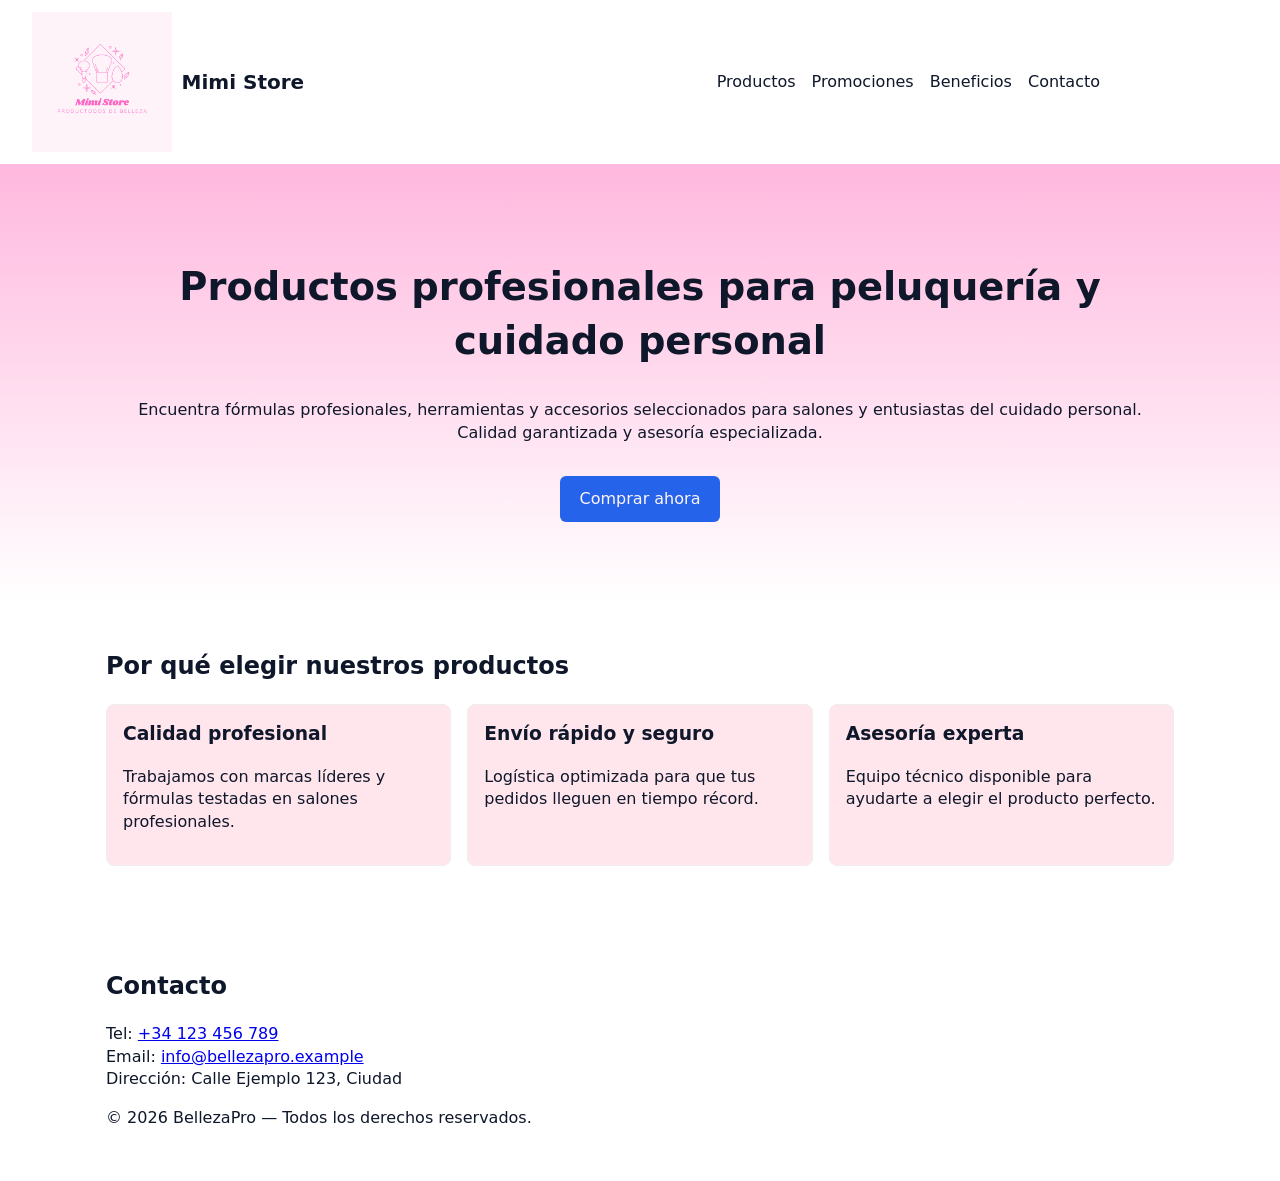
==== FRONTEND/index.html @ a50b7c28 "Add files via upload" ====
<!doctype html>
<html lang="es">
    <head>
      <meta charset="utf-8">
      <meta name="viewport" content="width=device-width, initial-scale=1">
      <title>Tienda de Belleza y Peluquería — Productos Profesionales</title>
	<meta name="description" content="Venta de productos profesionales para peluquería y cuidado de la piel. Marcas de confianza y envío rápido.">
	<link rel="icon" href="images/hair-salon.png" type="image/png">
	<link rel="stylesheet" href="css/styles.css">
    </head>
	<body>
		<header class="site-header" role="banner">
			<div class="container">
				<div class="logo">
					<a href="/" aria-label="Inicio - Tienda de Belleza y Peluquería">
						<img src="images/logo central.jpg" alt="" aria-hidden="true">
						Mimi Store
					</a>
				</div>
				<nav role="navigation" aria-label="Menú principal">
					<ul>
						<li><a href="productos.html">Productos</a></li>
						<li><a href="#promociones">Promociones</a></li>
						<li><a href="#beneficios">Beneficios</a></li>
						<li><a href="#contacto">Contacto</a></li>
					</ul>
				</nav>
			</div>
		</header>

		<main id="main" role="main">
			<section id="hero" class="hero" aria-label="Hero" tabindex="-1">
				<div class="container">
					<h1>Productos profesionales para peluquería y cuidado personal</h1>
					<p>Encuentra fórmulas profesionales, herramientas y accesorios seleccionados para salones y entusiastas del cuidado personal. Calidad garantizada y asesoría especializada.</p>
					<p>
						<a class="cta" href="productos.html">Comprar ahora</a>
					</p>
				</div>
			</section>

			<section id="beneficios" class="beneficios" aria-labelledby="beneficios-title">
				<div class="container">
					<h2 id="beneficios-title">Por qué elegir nuestros productos</h2>
					<div class="benefits-grid" role="list">
						<article class="benefit" role="listitem">
							<h3>Calidad profesional</h3>
							<p>Trabajamos con marcas líderes y fórmulas testadas en salones profesionales.</p>
						</article>
						<article class="benefit" role="listitem">
							<h3>Envío rápido y seguro</h3>
							<p>Logística optimizada para que tus pedidos lleguen en tiempo récord.</p>
						</article>
						<article class="benefit" role="listitem">
							<h3>Asesoría experta</h3>
							<p>Equipo técnico disponible para ayudarte a elegir el producto perfecto.</p>
						</article>
					</div>
				</div>
			</section>
		</main>

		<footer id="contacto" class="site-footer" role="contentinfo" aria-labelledby="contacto-title">
				<div class="container">
				<h2 id="contacto-title">Contacto</h2>
				<address>
					<div>Tel: <a href="tel:+34123456789">+34 123 456 789</a></div>
					<div>Email: <a href="mailto:info@bellezapro.example">info@bellezapro.example</a></div>
					<div>Dirección: Calle Ejemplo 123, Ciudad</div>
				</address>
					<p>© <span id="year">2026</span> BellezaPro — Todos los derechos reservados.</p>
			</div>
		</footer>
	</body>
</html>
---- FRONTEND/css/styles.css ----
/* styles.css - Estilos para landing de BellezaPro */

:root {
  /* Paleta accesible (WCAG AA) */
  --bg: #ffffff;                 /* fondo */
  --text: #0f172a;              /* texto principal (contraste ~17:1 vs blanco) */
  --primary: #2563eb;           /* color primario (botones) — contraste ~4.6:1 vs blanco */
  --primary-contrast: #ffffff;  /* texto sobre primary */

  /* Mapeos para compatibilidad con reglas existentes */
  --color-bg: var(--bg);
  --color-primary: var(--primary);
  --color-secondary: #FF36AB;
  --color-tertiary: var(--color-primary);
  --color-accent: #FFB8DE;
  --color-cta: var(--primary);
  --muted: #666;
}

* {
  box-sizing: border-box;
}

body {
  font-family: system-ui, -apple-system, "Segoe UI", Roboto, "Helvetica Neue", Arial, sans-serif;
  line-height: 1.4;
  margin: 0;
  color: var(--text);
  background: var(--bg);
}

.container {
  max-width: 1100px;
  margin: 0 auto;
  padding: 1rem;
}

header,
footer {
  background: var(--bg);
  color: var(--text);
}

.site-header {
  display: flex;
  justify-content: space-between;
  align-items: center;
  padding: .75rem 1rem;
}

header .container {
  display: flex;
  align-items: center;
  justify-content: flex-start;
  gap: 1rem;
  width: 100%;
  max-width: 1100px;
  margin: 0; /* fijar el contenedor a la izquierda */
  padding: 0 1rem;
}

.logo a {
  text-decoration: none;
  color: inherit;
  font-weight: 700;
}

.logo {
  display: flex;
  align-items: center;
  justify-content: flex-start;
}

.logo img {
  height: 140px;
  width: auto;
  margin-right: 0;
}

/* Alinear verticalmente el texto del nombre con la imagen */
.logo a {
  display: flex;
  align-items: center;
  gap: .6rem;
  font-size: 1.25rem;
  color: var(--text);
}

/* Empuja el nav al extremo derecho cuando el contenedor usa flex */
nav {
  margin-left: auto;
}

/* Cabecera: enlaces legibles y hover en secundario */
header nav a {
  color: var(--text);
}

header nav a:hover {
  color: var(--color-secondary);
}

/* Ajuste responsivo para evitar que el logo sea demasiado grande en móviles */
@media (max-width: 480px) {
  .logo img {
    height: 80px;
  }
}

nav ul {
  display: flex;
  gap: 1rem;
  list-style: none;
  margin: 0;
  padding: 0;
}

nav a {
  color: var(--text);
  text-decoration: none;
}

nav a:focus,
nav a:hover {
  color: var(--color-secondary);
  text-decoration: underline;
}

.hero {
  padding: 3rem 0;
  background: linear-gradient(180deg, var(--color-accent) 0%, #fff 100%);
  text-align: center;
}

.hero .cta {
  display: inline-block;
  margin-top: 1rem;
  padding: .75rem 1.25rem;
  background: var(--primary);
  color: var(--primary-contrast);
  text-decoration: none;
  border-radius: 6px;
}
.hero .cta:hover {
  background: var(--color-secondary);
}
.hero .cta {
  display: inline-block;
  margin-top: 1rem;
  padding: .75rem 1.25rem;
  background: var(--color-cta);
  color: #FFF5F8;
  text-decoration: none;
  border-radius: 6px;
}

.hero .cta:hover {
  background: var(--color-secondary);
}

.beneficios {
  padding: 2rem 0;
}

.beneficios h2 {
  margin-top: 0;
}

.benefits-grid {
  display: grid;
  grid-template-columns: repeat(auto-fit, minmax(220px, 1fr));
  gap: 1rem;
}

.benefit {
  background: #ffe5ec;
  border: 1px solid #eee;
  padding: 1rem;
  border-radius: 8px;
}

.benefit h3 {
  margin-top: 0;
}

footer {
  padding: 1.25rem;
}

footer p {
  margin-top: 1rem;
}

address {
  font-style: normal;
}

/* Responsive tweaks */
@media (min-width: 720px) {
  .hero h1 {
    font-size: 2.4rem;
  }
}

/* Productos y carrito */
.products-wrap {
  display: grid;
  grid-template-columns: 1fr 340px;
  gap: 1rem;
  align-items: start;
  padding: 1rem 0 3rem;
}
.products-grid {
  display: grid;
  grid-template-columns: repeat(auto-fill, minmax(220px, 1fr));
  gap: 1rem;
}
.product-card {
  border: 1px solid #eee;
  padding: .75rem;
  border-radius: 8px;
  background: #fff;
  display: flex;
  flex-direction: column;
  gap: .5rem;
}
.product-card img {
  width: 100%;
  height: 140px;
  object-fit: cover;
  border-radius: 6px;
}
.product-meta {
  display: flex;
  justify-content: space-between;
  align-items: center;
  gap: .5rem;
}
.product-meta .type {
  font-size: .875rem;
  color: var(--muted);
}
.product-card .price {
  font-weight: 700;
  color: var(--color-primary);
}
.btn-add {
  display: inline-block;
  padding: .5rem .75rem;
  background: var(--color-cta);
  color: var(--primary-contrast);
  border-radius: 6px;
  border: none;
  cursor: pointer;
}
.cart {
  border: 1px solid #eee;
  padding: 1rem;
  border-radius: 8px;
  background: #fafafa;
  position: sticky;
  top: 1rem;
}
.cart h3 { margin-top: 0; }
.cart-items { display: flex; flex-direction: column; gap: .5rem; max-height: 420px; overflow:auto; }
.cart-item { display:flex; gap:.5rem; align-items:center; justify-content:space-between; padding:.5rem; border-radius:6px; background:#fff; border:1px solid #f0f0f0 }
.cart-item .info { flex:1 }
.cart-item .controls { display:flex; gap:.25rem; align-items:center }
.cart-item button { padding:.25rem .5rem; border-radius:6px; border:1px solid #ddd; background:#fff; cursor:pointer }
.cart-total { display:flex; justify-content:space-between; align-items:center; margin-top:.75rem; font-weight:700 }
.empty { color:var(--muted); text-align:center; padding:.5rem }

@media (max-width: 880px) {
  .products-wrap { grid-template-columns: 1fr; }
  .cart { position: static; }
}
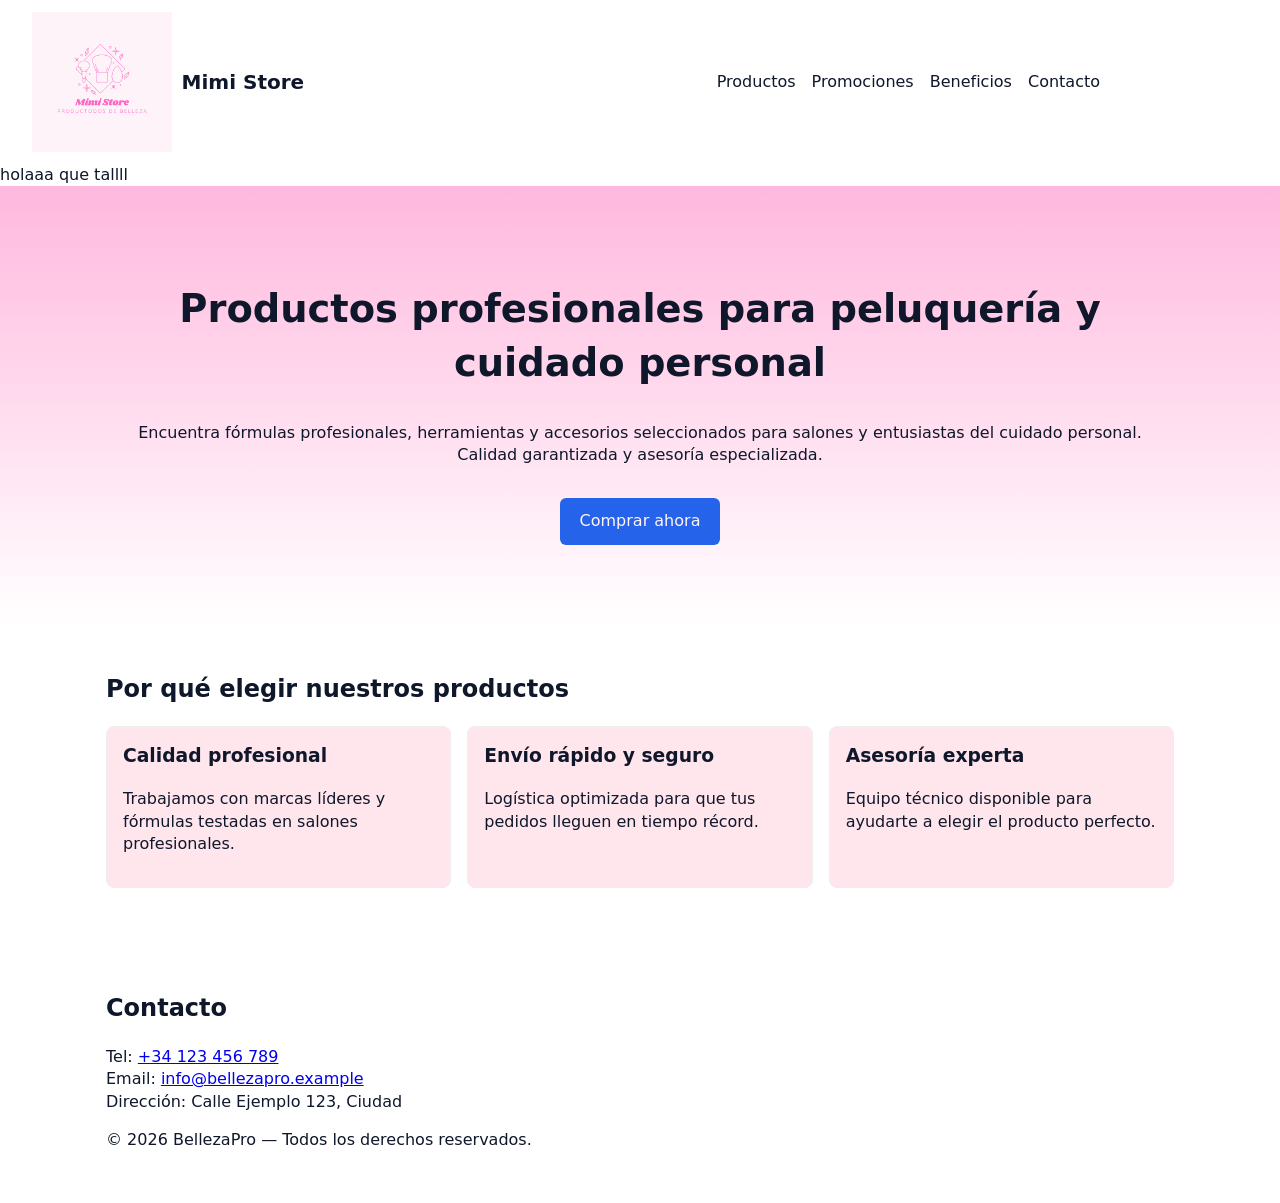
==== commit 52aceb26: "Actualizar FRONTEND/index.html" ====
--- a/FRONTEND/index.html
+++ b/FRONTEND/index.html
@@ -27,7 +27,8 @@
 				</nav>
 			</div>
 		</header>
-
+holaaa
+que tallll
 		<main id="main" role="main">
 			<section id="hero" class="hero" aria-label="Hero" tabindex="-1">
 				<div class="container">
